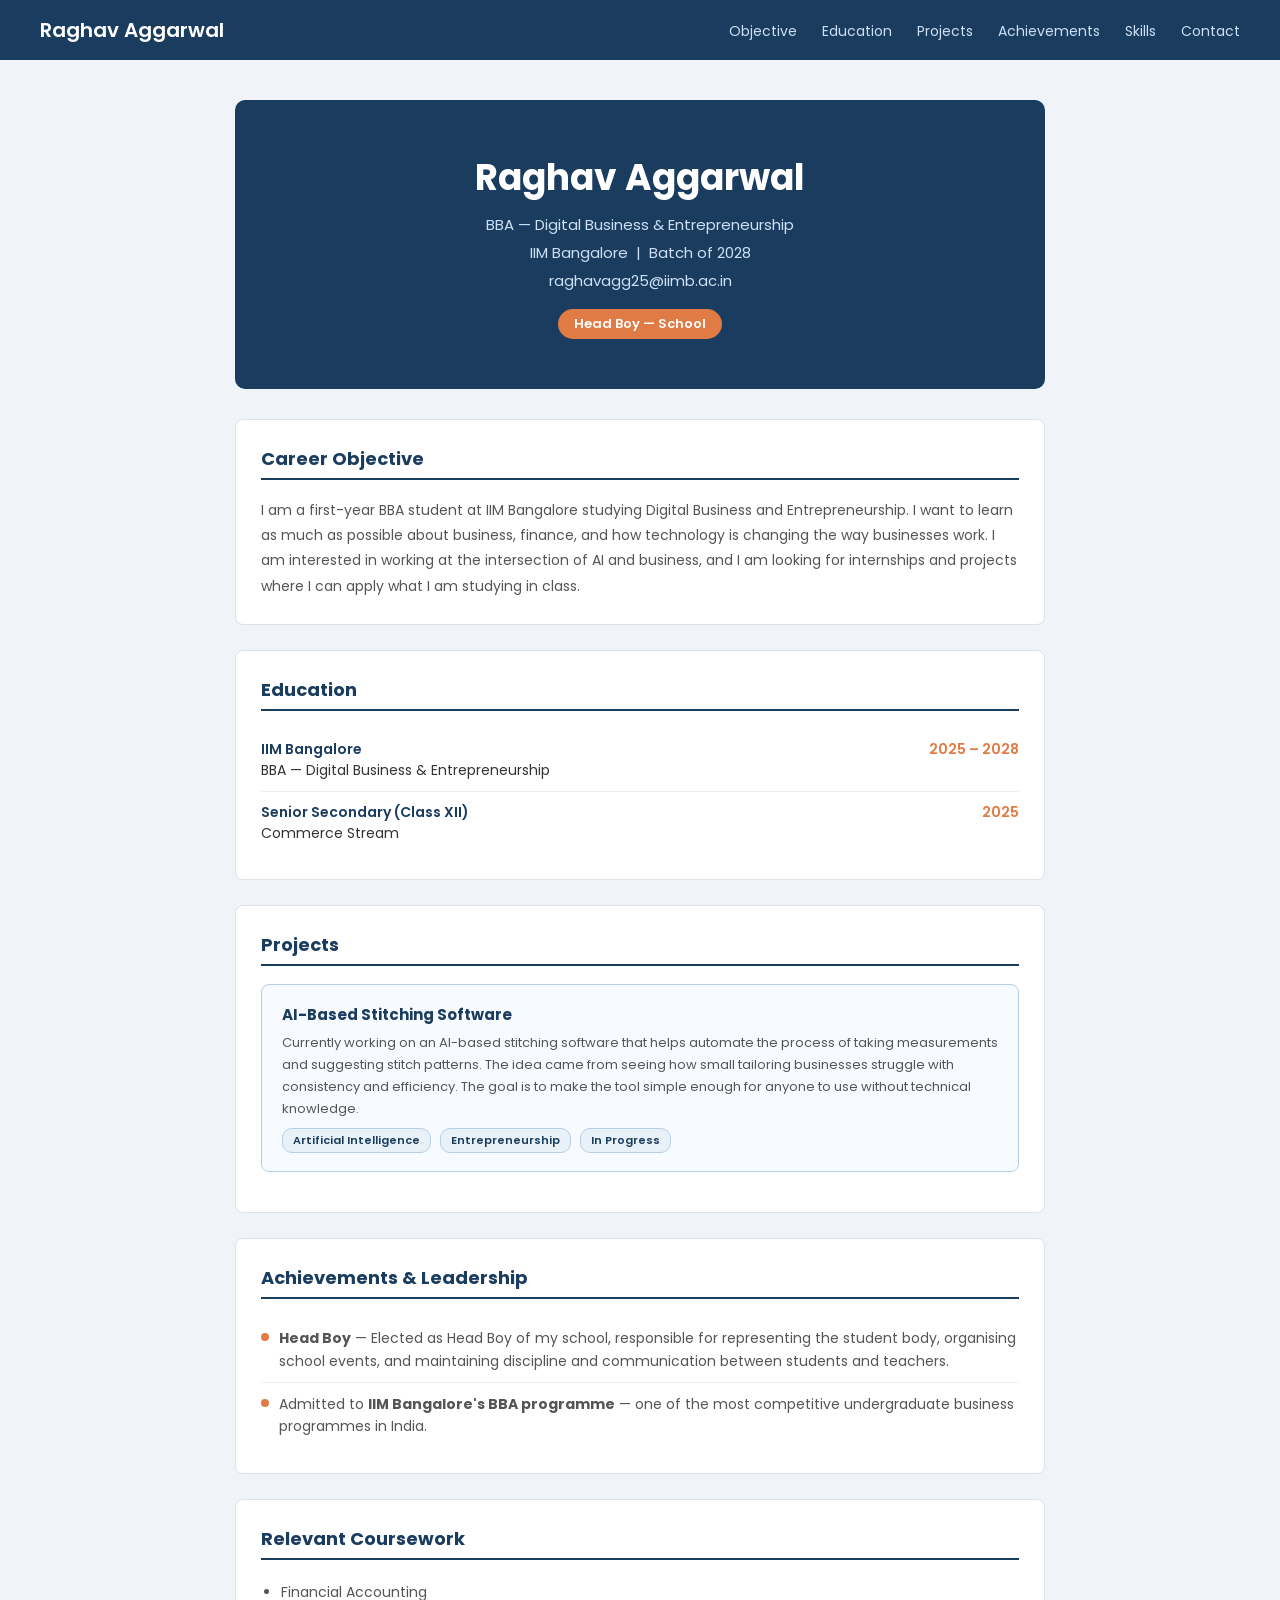
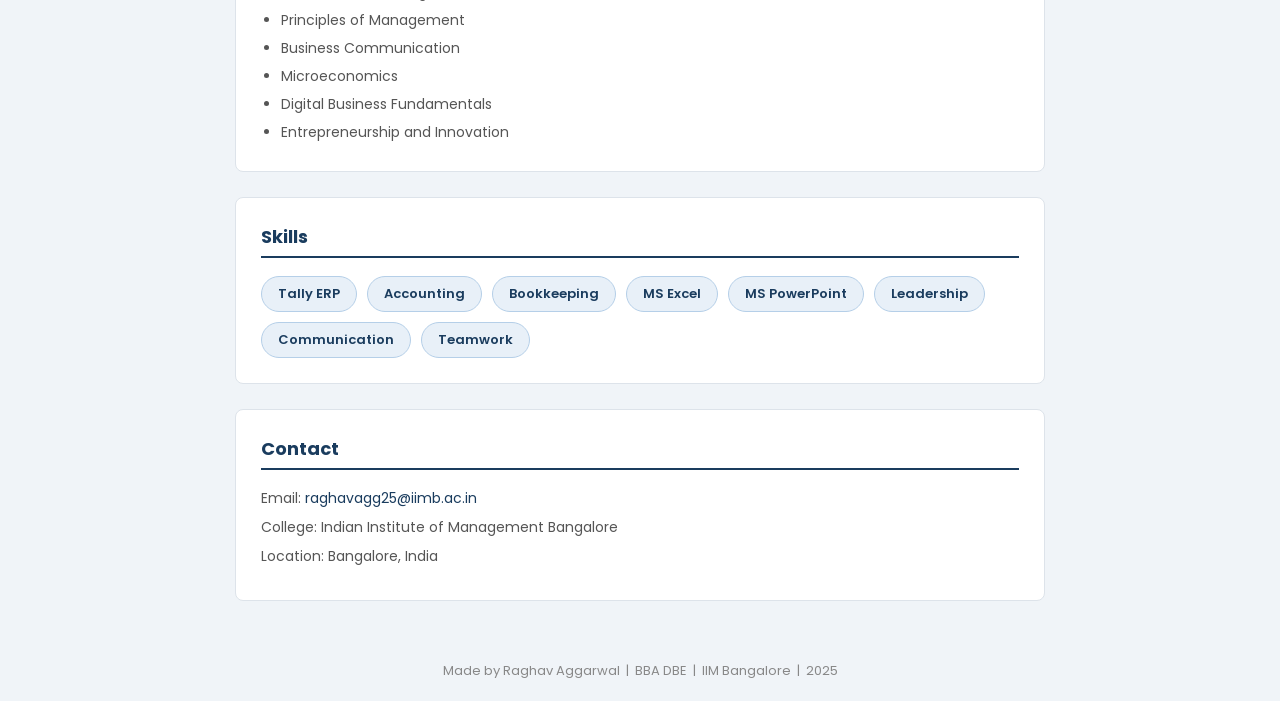
==== index.html @ 4e7b8d46 "Add files via upload" ====
<!DOCTYPE html>
<html lang="en">
<head>
  <meta charset="UTF-8">
  <meta name="viewport" content="width=device-width, initial-scale=1.0">
  <title>Raghav Aggarwal</title>
  <link href="https://fonts.googleapis.com/css2?family=Poppins:wght@400;600&display=swap" rel="stylesheet">

  <style>

    /* resetting default browser styles */
    * {
      margin: 0;
      padding: 0;
      box-sizing: border-box;
    }

    /* body styling */
    body {
      font-family: 'Poppins', sans-serif;
      background-color: #f0f4f8;
      color: #333333;
    }

    /* navigation bar */
    nav {
      background-color: #1a3c5e;
      display: flex;
      justify-content: space-between;
      align-items: center;
      padding: 15px 40px;
    }

    nav .name {
      color: white;
      font-size: 20px;
      font-weight: 600;
    }

    nav ul {
      list-style: none;
      display: flex;
      gap: 25px;
    }

    nav ul li a {
      color: #cce0f5;
      text-decoration: none;
      font-size: 14px;
    }

    nav ul li a:hover {
      color: white;
    }

    /* main content area */
    .container {
      max-width: 850px;
      margin: 40px auto;
      padding: 0 20px;
    }

    /* header / intro section */
    #header {
      background-color: #1a3c5e;
      color: white;
      text-align: center;
      padding: 50px 20px;
      border-radius: 10px;
      margin-bottom: 30px;
    }

    #header h1 {
      font-size: 36px;
      margin-bottom: 8px;
    }

    #header p {
      font-size: 15px;
      color: #cce0f5;
      margin-bottom: 5px;
    }

    /* badge for Head Boy */
    #header .badge {
      display: inline-block;
      background-color: #e07b45;
      color: white;
      font-size: 13px;
      font-weight: 600;
      padding: 5px 16px;
      border-radius: 20px;
      margin-top: 12px;
    }

    /* section headings */
    h2 {
      font-size: 18px;
      color: #1a3c5e;
      border-bottom: 2px solid #1a3c5e;
      padding-bottom: 6px;
      margin-bottom: 18px;
    }

    /* card style used for each section */
    .card {
      background-color: white;
      border-radius: 8px;
      padding: 25px;
      margin-bottom: 25px;
      border: 1px solid #dde3ea;
    }

    /* objective text */
    #objective p {
      font-size: 14px;
      line-height: 1.8;
      color: #555555;
    }

    /* education rows */
    .edu-row {
      display: flex;
      justify-content: space-between;
      padding: 10px 0;
      border-bottom: 1px solid #eee;
      font-size: 14px;
    }

    .edu-row:last-child {
      border-bottom: none;
    }

    .edu-row .school {
      font-weight: 600;
      color: #1a3c5e;
    }

    .edu-row .year {
      color: #e07b45;
      font-weight: 600;
    }

    /* project card */
    .project-card {
      background-color: #f7faff;
      border: 1px solid #b5cfe8;
      border-radius: 8px;
      padding: 18px 20px;
      margin-bottom: 15px;
    }

    .project-card h3 {
      font-size: 15px;
      color: #1a3c5e;
      margin-bottom: 6px;
    }

    .project-card p {
      font-size: 13px;
      color: #555555;
      line-height: 1.7;
    }

    .project-tag {
      display: inline-block;
      background-color: #e8f0f8;
      color: #1a3c5e;
      font-size: 11px;
      font-weight: 600;
      padding: 3px 10px;
      border-radius: 10px;
      margin-top: 8px;
      margin-right: 5px;
      border: 1px solid #b5cfe8;
    }

    /* achievements list */
    #achievements ul {
      list-style: none;
      padding: 0;
    }

    #achievements ul li {
      font-size: 14px;
      color: #555555;
      padding: 10px 0;
      border-bottom: 1px solid #eee;
      display: flex;
      align-items: flex-start;
      gap: 10px;
      line-height: 1.6;
    }

    #achievements ul li:last-child {
      border-bottom: none;
    }

    #achievements ul li .dot {
      width: 8px;
      height: 8px;
      background-color: #e07b45;
      border-radius: 50%;
      margin-top: 6px;
      flex-shrink: 0;
    }

    /* skills list */
    .skills-list {
      display: flex;
      flex-wrap: wrap;
      gap: 10px;
    }

    .skill {
      background-color: #e8f0f8;
      color: #1a3c5e;
      padding: 7px 16px;
      border-radius: 20px;
      font-size: 13px;
      font-weight: 600;
      border: 1px solid #b5cfe8;
    }

    /* coursework list */
    #coursework ul {
      list-style: disc;
      padding-left: 20px;
      font-size: 14px;
      color: #555555;
      line-height: 2;
    }

    /* contact info */
    #contact p {
      font-size: 14px;
      color: #555555;
      margin-bottom: 8px;
    }

    #contact a {
      color: #1a3c5e;
      text-decoration: none;
    }

    #contact a:hover {
      text-decoration: underline;
    }

    /* footer */
    footer {
      text-align: center;
      font-size: 13px;
      color: #888888;
      padding: 20px;
      margin-top: 10px;
    }

  </style>
</head>
<body>

  <!-- Navigation Bar -->
  <nav>
    <span class="name">Raghav Aggarwal</span>
    <ul>
      <li><a href="#objective">Objective</a></li>
      <li><a href="#education">Education</a></li>
      <li><a href="#projects">Projects</a></li>
      <li><a href="#achievements">Achievements</a></li>
      <li><a href="#skills">Skills</a></li>
      <li><a href="#contact">Contact</a></li>
    </ul>
  </nav>

  <div class="container">

    <!-- Header -->
    <div id="header">
      <h1>Raghav Aggarwal</h1>
      <p>BBA — Digital Business &amp; Entrepreneurship</p>
      <p>IIM Bangalore &nbsp;|&nbsp; Batch of 2028</p>
      <p>raghavagg25@iimb.ac.in</p>
      <span class="badge">Head Boy — School</span>
    </div>

    <!-- Objective -->
    <div class="card" id="objective">
      <h2>Career Objective</h2>
      <p>
        I am a first-year BBA student at IIM Bangalore studying Digital Business and Entrepreneurship.
        I want to learn as much as possible about business, finance, and how technology is changing
        the way businesses work. I am interested in working at the intersection of AI and business,
        and I am looking for internships and projects where I can apply what I am studying in class.
      </p>
    </div>

    <!-- Education -->
    <div class="card" id="education">
      <h2>Education</h2>
      <div class="edu-row">
        <div>
          <span class="school">IIM Bangalore</span><br>
          BBA — Digital Business &amp; Entrepreneurship
        </div>
        <span class="year">2025 – 2028</span>
      </div>
      <div class="edu-row">
        <div>
          <span class="school">Senior Secondary (Class XII)</span><br>
          Commerce Stream
        </div>
        <span class="year">2025</span>
      </div>
    </div>

    <!-- Projects -->
    <div class="card" id="projects">
      <h2>Projects</h2>

      <div class="project-card">
        <h3>AI-Based Stitching Software</h3>
        <p>
          Currently working on an AI-based stitching software that helps automate the process
          of taking measurements and suggesting stitch patterns. The idea came from seeing how
          small tailoring businesses struggle with consistency and efficiency. The goal is to
          make the tool simple enough for anyone to use without technical knowledge.
        </p>
        <span class="project-tag">Artificial Intelligence</span>
        <span class="project-tag">Entrepreneurship</span>
        <span class="project-tag">In Progress</span>
      </div>

    </div>

    <!-- Achievements -->
    <div class="card" id="achievements">
      <h2>Achievements &amp; Leadership</h2>
      <ul>
        <li>
          <span class="dot"></span>
          <span><strong>Head Boy</strong> — Elected as Head Boy of my school, responsible for representing the student body, organising school events, and maintaining discipline and communication between students and teachers.</span>
        </li>
        <li>
          <span class="dot"></span>
          <span>Admitted to <strong>IIM Bangalore's BBA programme</strong> — one of the most competitive undergraduate business programmes in India.</span>
        </li>
      </ul>
    </div>

    <!-- Coursework -->
    <div class="card" id="coursework">
      <h2>Relevant Coursework</h2>
      <ul>
        <li>Financial Accounting</li>
        <li>Principles of Management</li>
        <li>Business Communication</li>
        <li>Microeconomics</li>
        <li>Digital Business Fundamentals</li>
        <li>Entrepreneurship and Innovation</li>
      </ul>
    </div>

    <!-- Skills -->
    <div class="card" id="skills">
      <h2>Skills</h2>
      <div class="skills-list">
        <span class="skill">Tally ERP</span>
        <span class="skill">Accounting</span>
        <span class="skill">Bookkeeping</span>
        <span class="skill">MS Excel</span>
        <span class="skill">MS PowerPoint</span>
        <span class="skill">Leadership</span>
        <span class="skill">Communication</span>
        <span class="skill">Teamwork</span>
      </div>
    </div>

    <!-- Contact -->
    <div class="card" id="contact">
      <h2>Contact</h2>
      <p>Email: <a href="mailto:raghavagg25@iimb.ac.in">raghavagg25@iimb.ac.in</a></p>
      <p>College: Indian Institute of Management Bangalore</p>
      <p>Location: Bangalore, India</p>
    </div>

  </div>

  <!-- Footer -->
  <footer>
    <p>Made by Raghav Aggarwal &nbsp;|&nbsp; BBA DBE &nbsp;|&nbsp; IIM Bangalore &nbsp;|&nbsp; 2025</p>
  </footer>

</body>
</html>
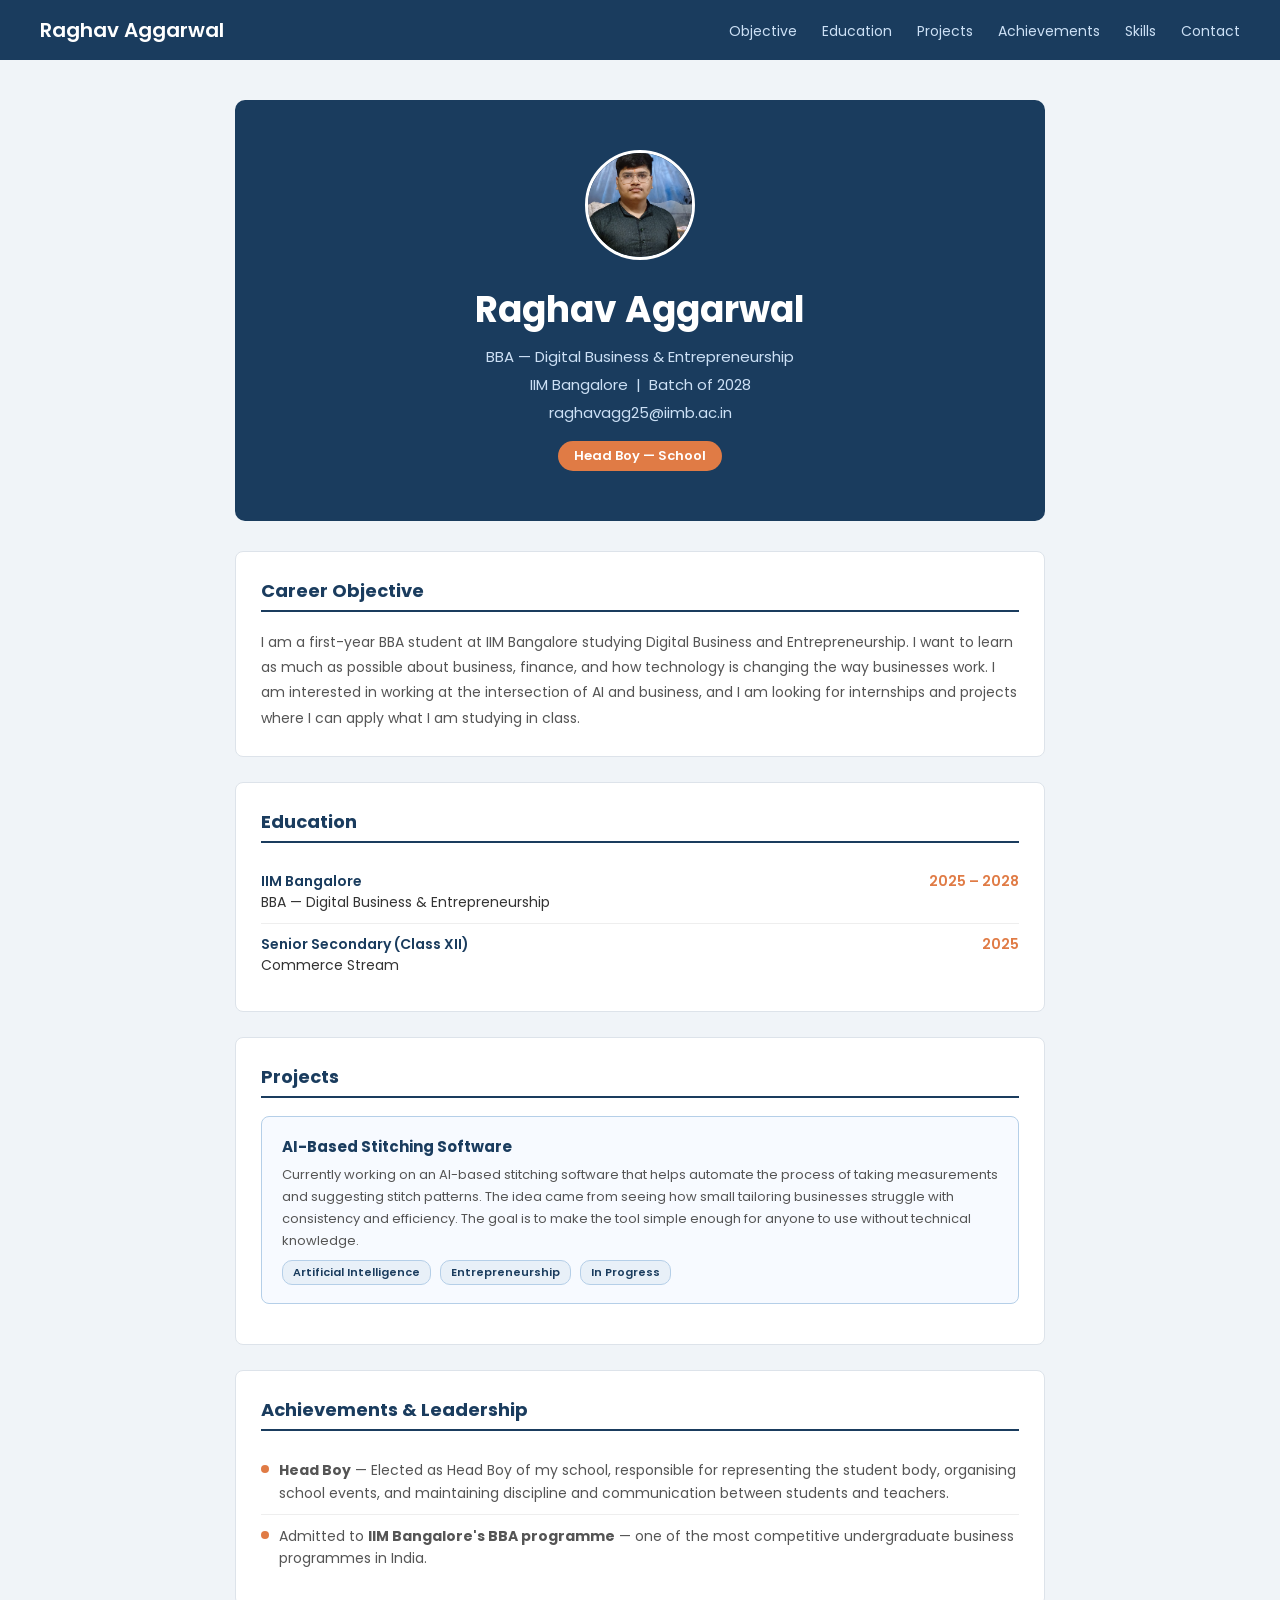
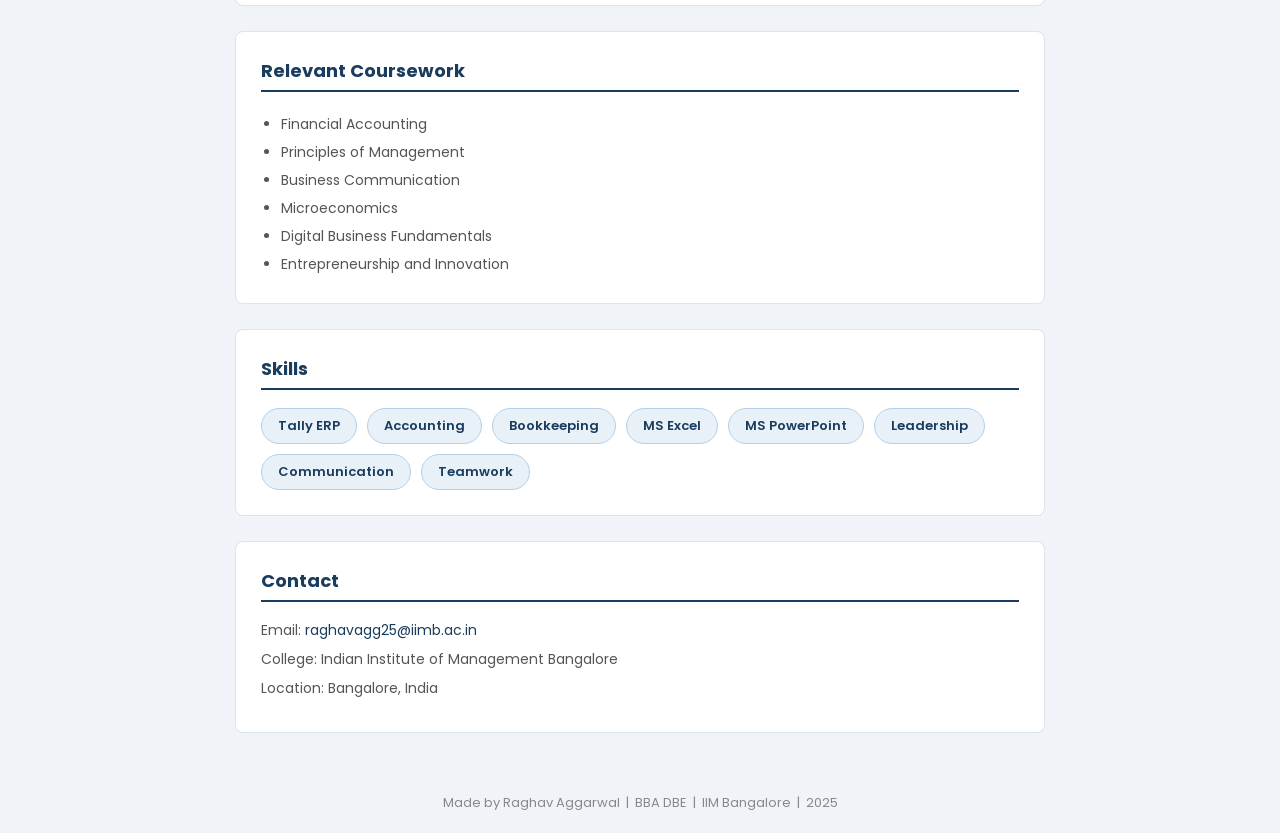
==== commit afa3096c: "Update index.html" ====
--- a/index.html
+++ b/index.html
@@ -277,6 +277,9 @@
 
     <!-- Header -->
     <div id="header">
+      <img src="raghav.jpeg" alt="Raghav Aggarwal"
+  style="width: 110px; height: 110px; border-radius: 50%;
+  border: 3px solid white; object-fit: cover; margin-bottom: 15px;">
       <h1>Raghav Aggarwal</h1>
       <p>BBA — Digital Business &amp; Entrepreneurship</p>
       <p>IIM Bangalore &nbsp;|&nbsp; Batch of 2028</p>
